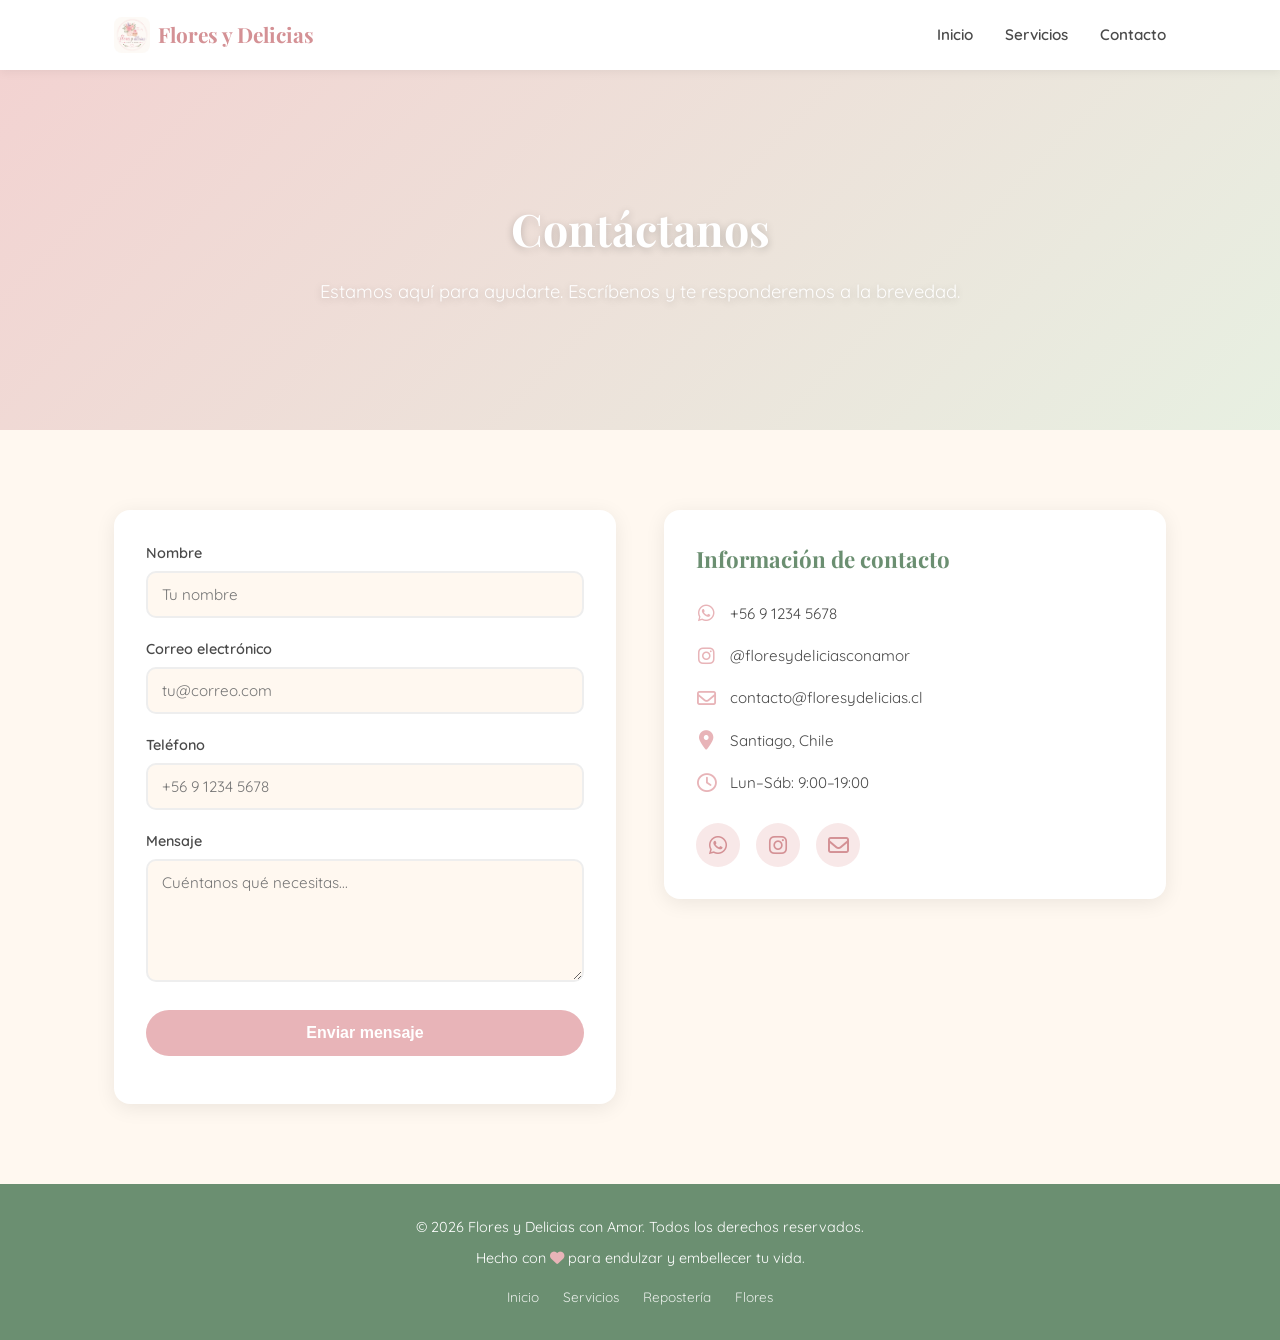
==== contacto.html @ ece7d473 "estado inicial" ====
<!DOCTYPE html>
<html lang="es">

<head>
  <meta charset="UTF-8">
  <meta name="viewport" content="width=device-width, initial-scale=1.0">
  <title>Contacto - Flores y Delicias con Amor</title>
  <link rel="stylesheet" href="style.css">
  <link rel="preconnect" href="https://fonts.googleapis.com">
  <link
    href="https://fonts.googleapis.com/css2?family=Playfair+Display:wght@400;700&family=Quicksand:wght@300;400;600&display=swap"
    rel="stylesheet">
  <link rel="stylesheet" href="https://cdnjs.cloudflare.com/ajax/libs/font-awesome/6.5.0/css/all.min.css">
</head>

<body>

  <header class="header">
    <nav class="nav container">
      <a href="index.html" class="nav-logo">
        <img src="img/logo.png" alt="Logo"> Flores y Delicias
      </a>
      <button class="nav-toggle" aria-label="Abrir menú">
        <i class="fas fa-bars"></i>
      </button>
      <ul class="nav-menu">
        <li><a href="index.html#inicio" class="nav-link">Inicio</a></li>
        <li><a href="servicios.html" class="nav-link">Servicios</a></li>
        <li><a href="#contacto" class="nav-link">Contacto</a></li>
      </ul>
    </nav>
  </header>

  <section class="page-hero page-hero-contacto">
    <div class="page-hero-overlay"></div>
    <div class="page-hero-content container">
      <h1>Contáctanos</h1>
      <p>Estamos aquí para ayudarte. Escríbenos y te responderemos a la brevedad.</p>
    </div>
  </section>

  <section id="contacto" class="section">
    <div class="container">
      <div class="contact-wrapper">
        <form id="contact-form" class="contact-form">
          <div class="form-group">
            <label for="nombre">Nombre</label>
            <input type="text" id="nombre" name="nombre" placeholder="Tu nombre" required>
          </div>
          <div class="form-group">
            <label for="email">Correo electrónico</label>
            <input type="email" id="email" name="email" placeholder="tu@correo.com" required>
          </div>
          <div class="form-group">
            <label for="telefono">Teléfono</label>
            <input type="tel" id="telefono" name="telefono" placeholder="+56 9 1234 5678">
          </div>
          <div class="form-group">
            <label for="mensaje">Mensaje</label>
            <textarea id="mensaje" name="mensaje" rows="5" placeholder="Cuéntanos qué necesitas..." required></textarea>
          </div>
          <button type="submit" class="btn btn-submit">Enviar mensaje</button>
          <p id="form-feedback" class="form-feedback"></p>
        </form>
        <div class="contact-info">
          <h3>Información de contacto</h3>
          <div class="info-item">
            <i class="fab fa-whatsapp"></i>
            <span>+56 9 1234 5678</span>
          </div>
          <div class="info-item">
            <i class="fab fa-instagram"></i>
            <span>@floresydeliciasconamor</span>
          </div>
          <div class="info-item">
            <i class="far fa-envelope"></i>
            <span>contacto@floresydelicias.cl</span>
          </div>
          <div class="info-item">
            <i class="fas fa-map-marker-alt"></i>
            <span>Santiago, Chile</span>
          </div>
          <div class="info-item">
            <i class="far fa-clock"></i>
            <span>Lun–Sáb: 9:00–19:00</span>
          </div>
          <div class="info-social">
            <a href="https://wa.me/56912345678" target="_blank" rel="noopener" aria-label="WhatsApp"><i
                class="fab fa-whatsapp"></i></a>
            <a href="https://instagram.com/floresydeliciasconamor" target="_blank" rel="noopener"
              aria-label="Instagram"><i class="fab fa-instagram"></i></a>
            <a href="mailto:contacto@floresydelicias.cl" aria-label="Correo"><i class="far fa-envelope"></i></a>
          </div>
        </div>
      </div>
    </div>
  </section>

  <footer class="footer">
    <div class="container footer-content">
      <p>&copy; 2026 Flores y Delicias con Amor. Todos los derechos reservados.</p>
      <p>Hecho con <i class="fas fa-heart"></i> para endulzar y embellecer tu vida.</p>
      <div class="footer-links">
        <a href="index.html">Inicio</a>
        <a href="servicios.html">Servicios</a>
        <a href="reposteria.html">Repostería</a>
        <a href="flores.html">Flores</a>
      </div>
    </div>
  </footer>

  <script src="script.js"></script>
</body>

</html>
---- style.css ----
*,
*::before,
*::after {
    margin: 0;
    padding: 0;
    box-sizing: border-box;
}

:root {
    --rosa-claro: #f8e8e8;
    --rosa-medio: #e8b4b8;
    --rosa-oscuro: #d49195;
    --verde-claro: #d4e9d6;
    --verde-oscuro: #6b8f71;
    --crema: #fff8f0;
    --texto: #4a4a4a;
    --texto-claro: #7a7a7a;
    --blanco: #ffffff;
    --sombra: 0 4px 20px rgba(0, 0, 0, 0.08);
    --radio: 16px;
    --transicion: 0.3s ease;
}

html {
    scroll-behavior: smooth;
}

body {
    font-family: 'Quicksand', sans-serif;
    color: var(--texto);
    background-color: var(--crema);
    line-height: 1.6;
}

h1,
h2,
h3 {
    font-family: 'Playfair Display', serif;
    font-weight: 700;
}

img {
    max-width: 100%;
    height: auto;
    display: block;
}

a {
    text-decoration: none;
    color: inherit;
}

ul {
    list-style: none;
}

.container {
    max-width: 1100px;
    margin: 0 auto;
    padding: 0 24px;
}

/* ===== HEADER / NAV ===== */
.header {
    position: fixed;
    top: 0;
    left: 0;
    width: 100%;
    background: var(--blanco);
    box-shadow: 0 2px 10px rgba(0, 0, 0, 0.06);
    z-index: 1000;
}

.nav {
    display: flex;
    justify-content: space-between;
    align-items: center;
    height: 70px;
}

.nav-logo {
    font-family: 'Playfair Display', serif;
    font-size: 1.3rem;
    font-weight: 700;
    color: var(--rosa-oscuro);
    display: flex;
    align-items: center;
    gap: 8px;
}

.nav-logo img {
    height: 36px;
    width: auto;
    border-radius: 8px;
}

.nav-menu {
    display: flex;
    gap: 32px;
}

.nav-link {
    font-weight: 600;
    font-size: 0.95rem;
    color: var(--texto);
    transition: color var(--transicion);
    position: relative;
}

.nav-link::after {
    content: '';
    position: absolute;
    bottom: -4px;
    left: 0;
    width: 0;
    height: 2px;
    background: var(--rosa-medio);
    transition: width var(--transicion);
}

.nav-link:hover {
    color: var(--rosa-oscuro);
}

.nav-link:hover::after {
    width: 100%;
}

.nav-toggle {
    display: none;
    background: none;
    border: none;
    font-size: 1.5rem;
    color: var(--texto);
    cursor: pointer;
    padding: 4px;
}

/* ===== HERO ===== */
.hero {
    position: relative;
    min-height: 100vh;
    display: flex;
    align-items: center;
    justify-content: center;
    text-align: center;
    background: url('https://images.unsplash.com/photo-1495521821757-a1efb6729352?w=1600&q=80') center / cover no-repeat;
    margin-top: 0;
}

.hero-overlay {
    position: absolute;
    inset: 0;
    background: linear-gradient(135deg, rgba(232, 180, 184, 0.5), rgba(212, 233, 214, 0.5));
}

.hero-content {
    position: relative;
    z-index: 1;
    color: var(--blanco);
    max-width: 720px;
    text-shadow: 0 2px 8px rgba(0, 0, 0, 0.2);
}

.hero-content h1 {
    font-size: 3.2rem;
    margin-bottom: 12px;
    letter-spacing: 1px;
}

.hero-subtitle {
    font-size: 1.3rem;
    font-weight: 400;
    margin-bottom: 16px;
    opacity: 0.95;
}

.hero-desc {
    font-size: 1.05rem;
    line-height: 1.7;
    margin-bottom: 32px;
    opacity: 0.9;
}

/* ===== BUTTONS ===== */
.btn {
    display: inline-block;
    padding: 12px 32px;
    background: var(--rosa-medio);
    color: var(--blanco);
    border-radius: 50px;
    font-weight: 600;
    font-size: 0.95rem;
    border: none;
    cursor: pointer;
    transition: background var(--transicion), transform var(--transicion);
}

.btn:hover {
    background: var(--rosa-oscuro);
    transform: translateY(-2px);
}

/* ===== SECTIONS ===== */
.section {
    padding: 80px 0;
}

.section-alt {
    background: var(--rosa-claro);
}

.section-title {
    text-align: center;
    font-size: 2.2rem;
    color: var(--verde-oscuro);
    margin-bottom: 12px;
}

.section-desc {
    text-align: center;
    color: var(--texto-claro);
    max-width: 600px;
    margin: 0 auto 48px;
    font-size: 1rem;
}

/* ===== CARDS ===== */
.cards {
    display: grid;
    grid-template-columns: repeat(auto-fit, minmax(300px, 1fr));
    gap: 32px;
}

.card {
    background: var(--blanco);
    border-radius: var(--radio);
    overflow: hidden;
    box-shadow: var(--sombra);
    transition: transform var(--transicion), box-shadow var(--transicion);
}

.card:hover {
    transform: translateY(-6px);
    box-shadow: 0 8px 30px rgba(0, 0, 0, 0.12);
}

.card-img {
    height: 220px;
    overflow: hidden;
}

.card-img img {
    width: 100%;
    height: 100%;
    object-fit: cover;
    transition: transform 0.5s ease;
}

.card:hover .card-img img {
    transform: scale(1.08);
}

.card-body {
    padding: 24px;
}

.card-body h3 {
    font-size: 1.3rem;
    margin-bottom: 16px;
    color: var(--rosa-oscuro);
    display: flex;
    align-items: center;
    gap: 8px;
}

.card-body li {
    padding: 6px 0;
    font-size: 0.95rem;
    display: flex;
    align-items: center;
    gap: 8px;
}

.card-body li::before {
    content: '\f00c';
    font-family: 'Font Awesome 6 Free';
    font-weight: 900;
    color: var(--verde-oscuro);
    font-size: 0.8rem;
}

.card-link {
    display: block;
    color: inherit;
}

.card-link:hover .card {
    transform: translateY(-6px);
    box-shadow: 0 8px 30px rgba(0, 0, 0, 0.12);
}

.card-link:hover .card-img img {
    transform: scale(1.08);
}

.card-cta {
    margin-top: 16px;
    font-weight: 600;
    color: var(--rosa-oscuro);
    font-size: 0.9rem;
    display: flex;
    align-items: center;
    gap: 6px;
}

.card-cta i {
    font-size: 0.8rem;
    transition: transform var(--transicion);
}

.card-link:hover .card-cta i {
    transform: translateX(4px);
}

/* ===== EXTRA INFO ===== */
.extra-info {
    text-align: center;
    margin-top: 40px;
    padding: 20px;
    background: var(--verde-claro);
    border-radius: var(--radio);
    font-weight: 500;
}

.extra-info i {
    margin-right: 8px;
    color: var(--verde-oscuro);
}

/* ===== GALERÍA ===== */
.gallery {
    display: grid;
    grid-template-columns: repeat(auto-fit, minmax(250px, 1fr));
    gap: 16px;
}

.gallery-item {
    position: relative;
    border-radius: var(--radio);
    overflow: hidden;
    cursor: pointer;
    aspect-ratio: 1 / 1;
}

.gallery-item img {
    width: 100%;
    height: 100%;
    object-fit: cover;
    transition: transform 0.5s ease;
}

.gallery-item:hover img {
    transform: scale(1.1);
}

.gallery-overlay {
    position: absolute;
    inset: 0;
    background: rgba(232, 180, 184, 0.7);
    display: flex;
    align-items: center;
    justify-content: center;
    opacity: 0;
    transition: opacity var(--transicion);
}

.gallery-item:hover .gallery-overlay {
    opacity: 1;
}

.gallery-overlay span {
    color: var(--blanco);
    font-weight: 600;
    font-size: 1.1rem;
    text-shadow: 0 1px 4px rgba(0, 0, 0, 0.2);
}

/* ===== PAGE HERO (pages internas) ===== */
.page-hero {
  position: relative;
  min-height: 40vh;
  display: flex;
  align-items: center;
  justify-content: center;
  text-align: center;
  margin-top: 70px;
}

.page-hero-reposteria {
  background: url('https://images.unsplash.com/photo-1556679343-c7306c1976bc?w=1600&q=80') center / cover no-repeat;
}

.page-hero-flores {
  background: url('https://images.unsplash.com/photo-1563241527-3004b7be0ffd?w=1600&q=80') center / cover no-repeat;
}

.page-hero-contacto {
  background: url('https://images.unsplash.com/photo-1423666639041-f56000c27a9a?w=1600&q=80') center / cover no-repeat;
}

.page-hero-servicios {
  background: url('https://images.unsplash.com/photo-1495521821757-a1efb6729352?w=1600&q=80') center / cover no-repeat;
}

.page-hero-overlay {
  position: absolute;
  inset: 0;
  background: linear-gradient(135deg, rgba(232, 180, 184, 0.55), rgba(212, 233, 214, 0.55));
}

.page-hero-content {
  position: relative;
  z-index: 1;
  color: var(--blanco);
  text-shadow: 0 2px 8px rgba(0, 0, 0, 0.2);
}

.page-hero-content h1 {
  font-size: 2.8rem;
  margin-bottom: 12px;
}

.page-hero-content p {
  font-size: 1.15rem;
  opacity: 0.95;
}

/* ===== BACK LINK ===== */
.back-link {
  text-align: center;
  margin-top: 48px;
}

/* ===== CONTACTO ===== */
.contact-wrapper {
    display: grid;
    grid-template-columns: 1fr 1fr;
    gap: 48px;
    align-items: start;
}

.contact-form {
    background: var(--blanco);
    padding: 32px;
    border-radius: var(--radio);
    box-shadow: var(--sombra);
}

.form-group {
    margin-bottom: 20px;
}

.form-group label {
    display: block;
    font-weight: 600;
    font-size: 0.9rem;
    margin-bottom: 6px;
    color: var(--texto);
}

.form-group input,
.form-group textarea {
    width: 100%;
    padding: 12px 14px;
    border: 2px solid #eee;
    border-radius: 10px;
    font-family: 'Quicksand', sans-serif;
    font-size: 0.95rem;
    transition: border-color var(--transicion);
    background: var(--crema);
}

.form-group input:focus,
.form-group textarea:focus {
    outline: none;
    border-color: var(--rosa-medio);
}

.btn-submit {
    width: 100%;
    font-size: 1rem;
    padding: 14px;
}

.form-feedback {
    margin-top: 16px;
    text-align: center;
    font-weight: 600;
    font-size: 0.9rem;
}

.form-feedback.success {
    color: var(--verde-oscuro);
}

.form-feedback.error {
    color: var(--rosa-oscuro);
}

/* ===== CONTACT INFO ===== */
.contact-info {
    background: var(--blanco);
    padding: 32px;
    border-radius: var(--radio);
    box-shadow: var(--sombra);
}

.contact-info h3 {
    font-size: 1.4rem;
    color: var(--verde-oscuro);
    margin-bottom: 24px;
}

.info-item {
    display: flex;
    align-items: center;
    gap: 14px;
    margin-bottom: 18px;
    font-size: 0.95rem;
}

.info-item i {
    width: 20px;
    text-align: center;
    color: var(--rosa-medio);
    font-size: 1.2rem;
}

.info-social {
    display: flex;
    gap: 16px;
    margin-top: 28px;
}

.info-social a {
    display: inline-flex;
    align-items: center;
    justify-content: center;
    width: 44px;
    height: 44px;
    border-radius: 50%;
    background: var(--rosa-claro);
    color: var(--rosa-oscuro);
    font-size: 1.3rem;
    transition: background var(--transicion), color var(--transicion), transform var(--transicion);
}

.info-social a:hover {
    background: var(--rosa-medio);
    color: var(--blanco);
    transform: scale(1.1);
}

/* ===== FOOTER ===== */
.footer {
    background: var(--verde-oscuro);
    color: var(--blanco);
    padding: 32px 0;
    text-align: center;
}

.footer-content p {
    margin-bottom: 8px;
    font-size: 0.9rem;
}

.footer-content i {
    color: var(--rosa-medio);
}

.footer-links {
    margin-top: 16px;
    display: flex;
    justify-content: center;
    gap: 24px;
    flex-wrap: wrap;
}

.footer-links a {
    font-size: 0.85rem;
    opacity: 0.85;
    transition: opacity var(--transicion);
}

.footer-links a:hover {
    opacity: 1;
    text-decoration: underline;
}

/* ===== RESPONSIVE ===== */
@media (max-width: 768px) {
    .nav-toggle {
        display: block;
    }

    .nav-menu {
        position: fixed;
        top: 70px;
        left: 0;
        width: 100%;
        background: var(--blanco);
        flex-direction: column;
        align-items: center;
        gap: 0;
        padding: 16px 0;
        box-shadow: 0 4px 12px rgba(0, 0, 0, 0.08);
        transform: translateY(-110%);
        transition: transform var(--transicion);
    }

    .nav-menu.active {
        transform: translateY(0);
    }

    .nav-menu li {
        width: 100%;
        text-align: center;
    }

    .nav-link {
        display: block;
        padding: 14px 0;
    }

    .hero-content h1 {
        font-size: 2rem;
    }

    .hero-subtitle {
        font-size: 1rem;
    }

    .hero-desc {
        font-size: 0.95rem;
    }

    .section {
        padding: 56px 0;
    }

    .section-title {
        font-size: 1.7rem;
    }

    .contact-wrapper {
        grid-template-columns: 1fr;
    }

    .cards {
        grid-template-columns: 1fr;
    }

    .gallery {
        grid-template-columns: repeat(2, 1fr);
    }
}

@media (max-width: 480px) {
    .gallery {
        grid-template-columns: 1fr;
    }

    .hero-content h1 {
        font-size: 1.6rem;
    }

    .nav-logo {
        font-size: 1.1rem;
    }
}
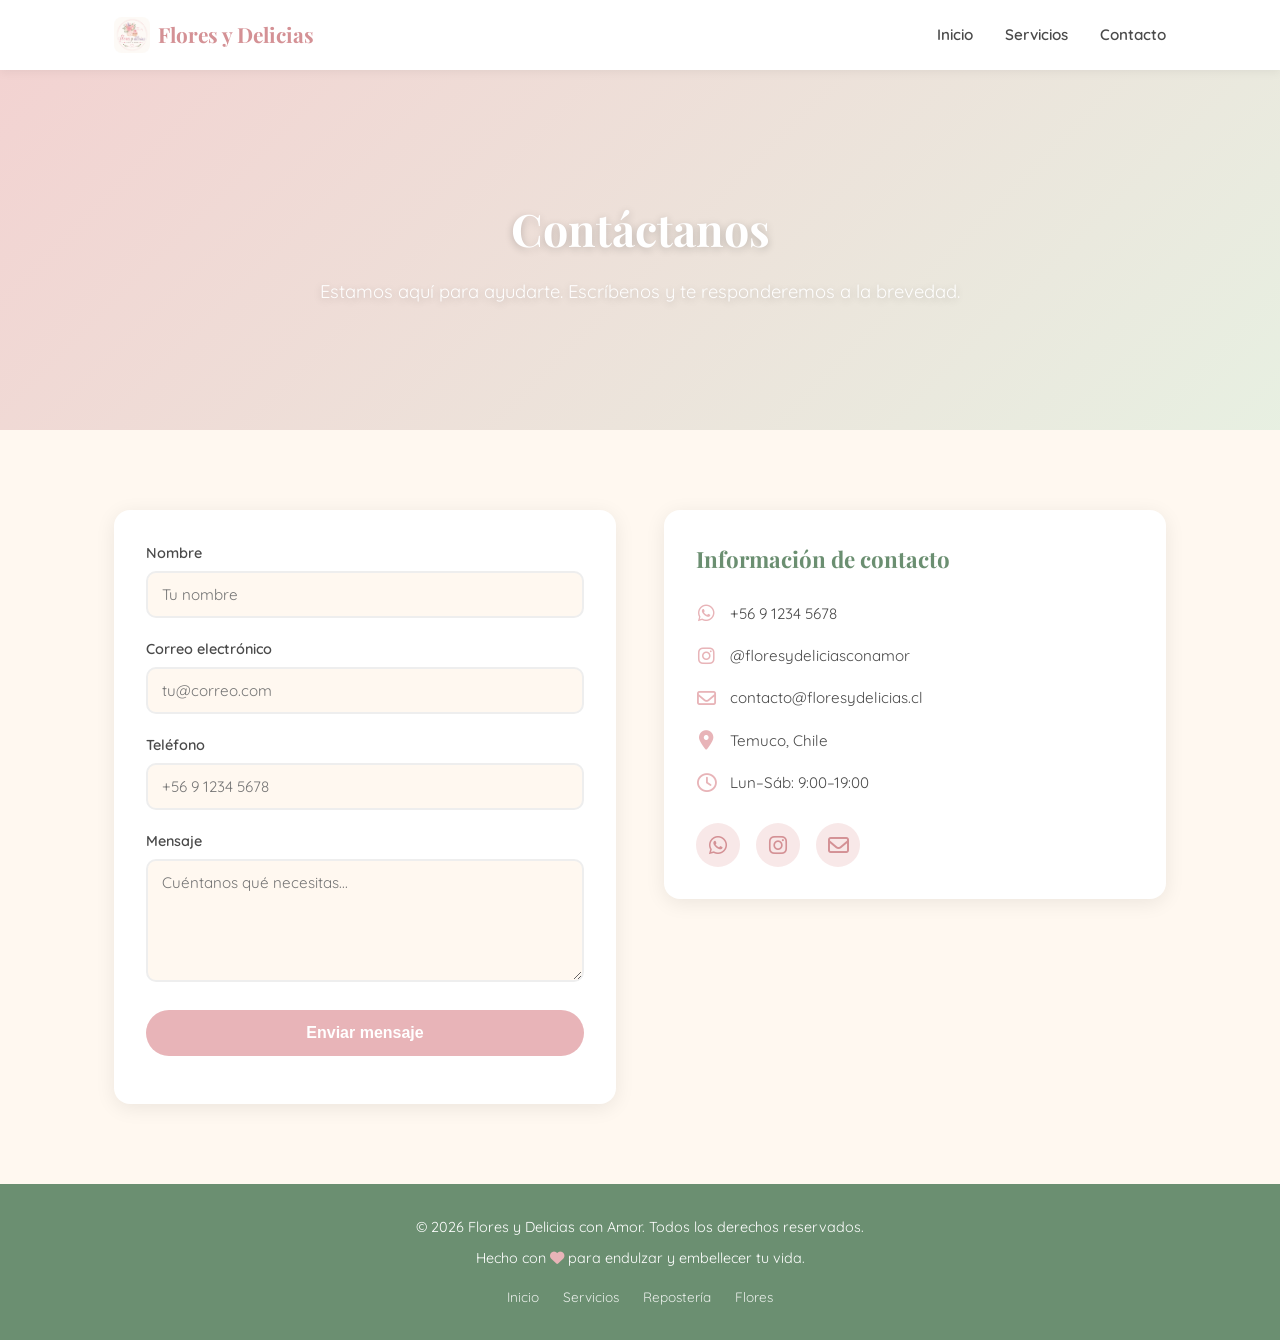
==== commit ac655e9d: "primer cambio" ====
--- a/contacto.html
+++ b/contacto.html
@@ -78,7 +78,7 @@
           </div>
           <div class="info-item">
             <i class="fas fa-map-marker-alt"></i>
-            <span>Santiago, Chile</span>
+            <span>Temuco, Chile</span>
           </div>
           <div class="info-item">
             <i class="far fa-clock"></i>
--- a/style.css
+++ b/style.css
@@ -144,42 +144,107 @@
     align-items: center;
     justify-content: center;
     text-align: center;
-    background: url('https://images.unsplash.com/photo-1495521821757-a1efb6729352?w=1600&q=80') center / cover no-repeat;
+    background: url('https://images.unsplash.com/photo-1561181286-d3fee7d55364?w=1600&q=80') center / cover no-repeat;
     margin-top: 0;
+    animation: heroZoom 12s ease-in-out infinite alternate;
+}
+
+@keyframes heroZoom {
+    0% { background-size: 100%; }
+    100% { background-size: 110%; }
 }
 
 .hero-overlay {
     position: absolute;
     inset: 0;
-    background: linear-gradient(135deg, rgba(232, 180, 184, 0.5), rgba(212, 233, 214, 0.5));
+    background: linear-gradient(135deg, rgba(40, 20, 30, 0.55), rgba(80, 40, 50, 0.45));
 }
 
 .hero-content {
     position: relative;
     z-index: 1;
     color: var(--blanco);
-    max-width: 720px;
+    max-width: 800px;
     text-shadow: 0 2px 8px rgba(0, 0, 0, 0.2);
 }
 
+.hero::before,
+.hero::after {
+    content: '\f004';
+    font-family: 'Font Awesome 6 Free';
+    font-weight: 900;
+    position: absolute;
+    z-index: 1;
+    font-size: 1.6rem;
+    opacity: 0.15;
+    color: #fff;
+    animation: floatDecor 6s ease-in-out infinite;
+    pointer-events: none;
+}
+
+.hero::before {
+    top: 15%;
+    left: 8%;
+    animation-delay: 0s;
+    content: '\f6c4';
+}
+
+.hero::after {
+    bottom: 18%;
+    right: 10%;
+    animation-delay: 3s;
+    content: '\f004';
+}
+
+@keyframes floatDecor {
+    0%, 100% { transform: translateY(0) rotate(0deg); opacity: 0.15; }
+    50% { transform: translateY(-20px) rotate(8deg); opacity: 0.25; }
+}
+
 .hero-content h1 {
-    font-size: 3.2rem;
+    font-size: 3.4rem;
     margin-bottom: 12px;
     letter-spacing: 1px;
+    text-shadow: 0 2px 12px rgba(0, 0, 0, 0.3);
+    animation: fadeInUp 0.8s ease-out;
 }
 
 .hero-subtitle {
     font-size: 1.3rem;
-    font-weight: 400;
-    margin-bottom: 16px;
-    opacity: 0.95;
+    font-weight: 600;
+    margin-bottom: 20px;
+    display: inline-block;
+    padding: 8px 28px;
+    background: linear-gradient(135deg, rgba(232, 180, 184, 0.35), rgba(212, 233, 214, 0.35));
+    backdrop-filter: blur(4px);
+    border-radius: 50px;
+    border: 1px solid rgba(255, 255, 255, 0.3);
+    color: #fff;
+    text-shadow: 0 1px 8px rgba(0, 0, 0, 0.4);
+    animation: fadeInUp 0.8s ease-out 0.15s backwards;
+}
+
+@keyframes fadeInUp {
+    from {
+        opacity: 0;
+        transform: translateY(20px);
+    }
+    to {
+        opacity: 1;
+        transform: translateY(0);
+    }
 }
 
 .hero-desc {
     font-size: 1.05rem;
     line-height: 1.7;
     margin-bottom: 32px;
-    opacity: 0.9;
+    opacity: 0.95;
+    animation: fadeInUp 0.8s ease-out 0.3s backwards;
+}
+
+.hero-content .btn {
+    animation: fadeInUp 0.8s ease-out 0.45s backwards;
 }
 
 /* ===== BUTTONS ===== */
@@ -410,7 +475,7 @@
 }
 
 .page-hero-servicios {
-  background: url('https://images.unsplash.com/photo-1495521821757-a1efb6729352?w=1600&q=80') center / cover no-repeat;
+  background: url('https://images.unsplash.com/photo-1561181286-d3fee7d55364?w=1600&q=80') center / cover no-repeat;
 }
 
 .page-hero-overlay {
@@ -634,11 +699,12 @@
     }
 
     .hero-content h1 {
-        font-size: 2rem;
+        font-size: 2.2rem;
     }
 
     .hero-subtitle {
-        font-size: 1rem;
+        font-size: 0.95rem;
+        padding: 6px 18px;
     }
 
     .hero-desc {
@@ -672,7 +738,12 @@
     }
 
     .hero-content h1 {
-        font-size: 1.6rem;
+        font-size: 1.8rem;
+    }
+
+    .hero-subtitle {
+        font-size: 0.85rem;
+        padding: 5px 14px;
     }
 
     .nav-logo {
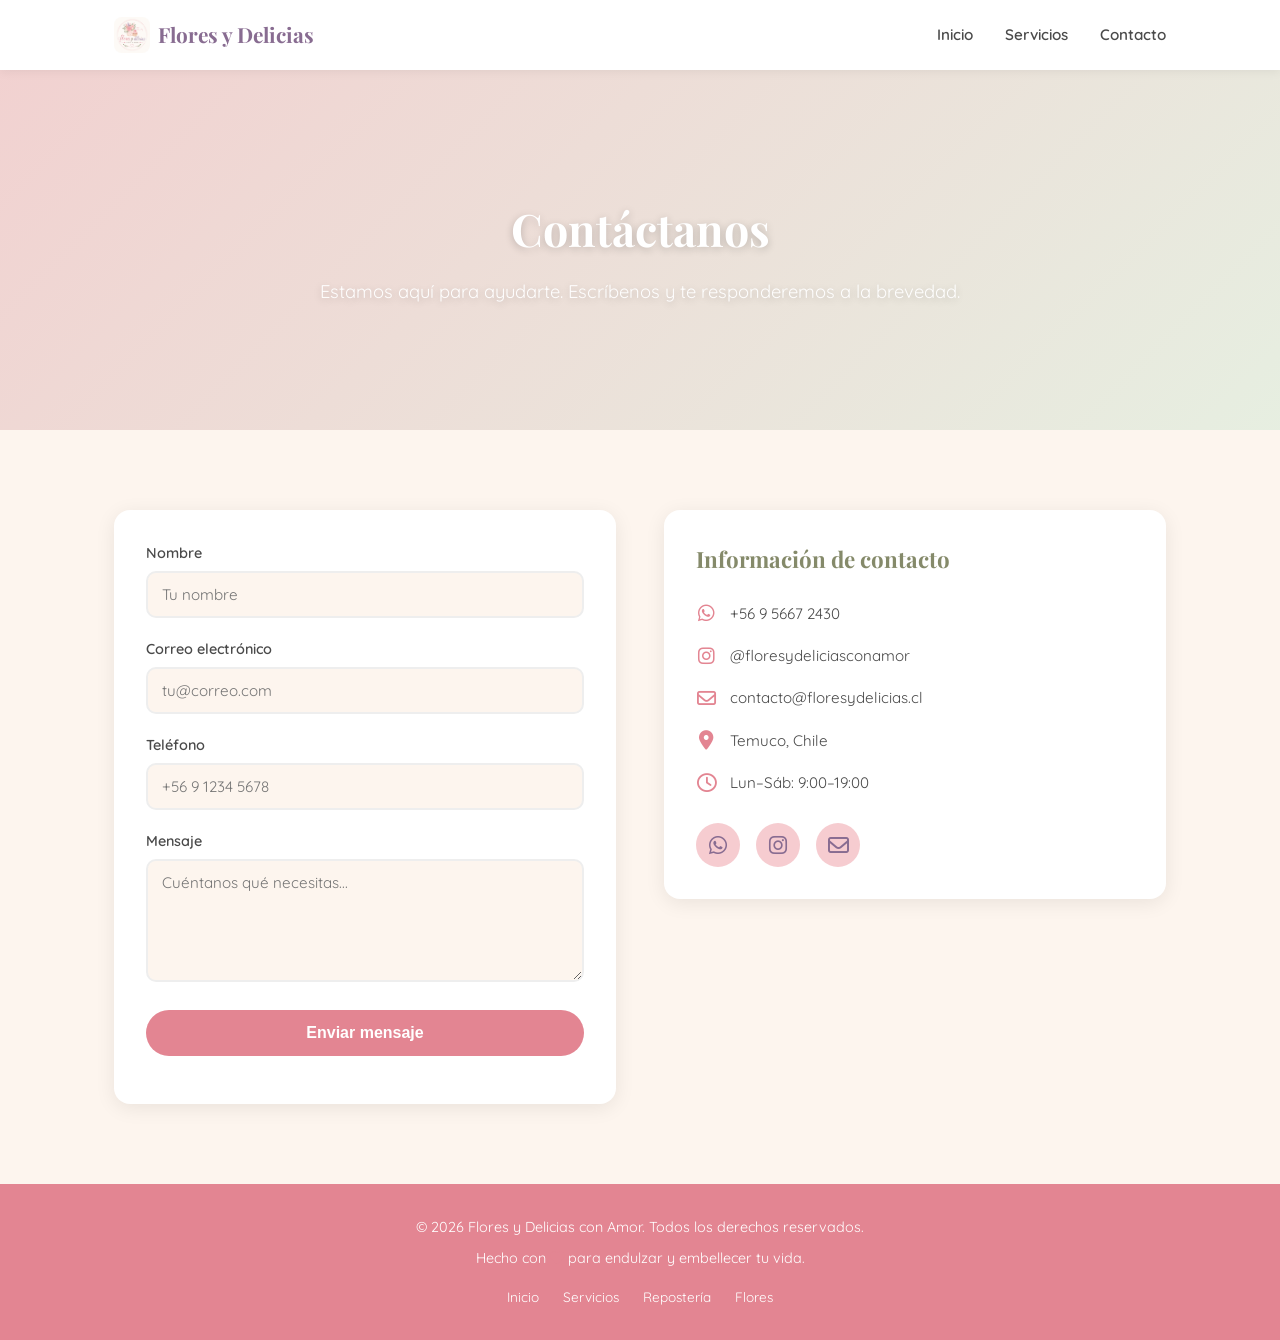
==== commit 09cc19aa: "Se agregaron imagenes nuevas y cambio de colores" ====
--- a/contacto.html
+++ b/contacto.html
@@ -66,7 +66,7 @@
           <h3>Información de contacto</h3>
           <div class="info-item">
             <i class="fab fa-whatsapp"></i>
-            <span>+56 9 1234 5678</span>
+            <span>+56 9 5667 2430</span>
           </div>
           <div class="info-item">
             <i class="fab fa-instagram"></i>
--- a/style.css
+++ b/style.css
@@ -7,12 +7,14 @@
 }
 
 :root {
-    --rosa-claro: #f8e8e8;
-    --rosa-medio: #e8b4b8;
-    --rosa-oscuro: #d49195;
-    --verde-claro: #d4e9d6;
-    --verde-oscuro: #6b8f71;
-    --crema: #fff8f0;
+    --mauve-oscuro: #684771;
+    --mauve: #886C91;
+    --mauve-claro: #CFBDCF;
+    --sage: #858A6A;
+    --sage-claro: #C1C4AA;
+    --rosa: #E38592;
+    --rosa-claro: #F6CCD0;
+    --crema: #FDF5EE;
     --texto: #4a4a4a;
     --texto-claro: #7a7a7a;
     --blanco: #ffffff;
@@ -82,7 +84,7 @@
     font-family: 'Playfair Display', serif;
     font-size: 1.3rem;
     font-weight: 700;
-    color: var(--rosa-oscuro);
+    color: var(--mauve);
     display: flex;
     align-items: center;
     gap: 8px;
@@ -114,12 +116,12 @@
     left: 0;
     width: 0;
     height: 2px;
-    background: var(--rosa-medio);
+    background: var(--rosa);
     transition: width var(--transicion);
 }
 
 .nav-link:hover {
-    color: var(--rosa-oscuro);
+    color: var(--mauve);
 }
 
 .nav-link:hover::after {
@@ -150,8 +152,13 @@
 }
 
 @keyframes heroZoom {
-    0% { background-size: 100%; }
-    100% { background-size: 110%; }
+    0% {
+        background-size: 100%;
+    }
+
+    100% {
+        background-size: 110%;
+    }
 }
 
 .hero-overlay {
@@ -197,8 +204,17 @@
 }
 
 @keyframes floatDecor {
-    0%, 100% { transform: translateY(0) rotate(0deg); opacity: 0.15; }
-    50% { transform: translateY(-20px) rotate(8deg); opacity: 0.25; }
+
+    0%,
+    100% {
+        transform: translateY(0) rotate(0deg);
+        opacity: 0.15;
+    }
+
+    50% {
+        transform: translateY(-20px) rotate(8deg);
+        opacity: 0.25;
+    }
 }
 
 .hero-content h1 {
@@ -229,6 +245,7 @@
         opacity: 0;
         transform: translateY(20px);
     }
+
     to {
         opacity: 1;
         transform: translateY(0);
@@ -239,7 +256,6 @@
     font-size: 1.05rem;
     line-height: 1.7;
     margin-bottom: 32px;
-    opacity: 0.95;
     animation: fadeInUp 0.8s ease-out 0.3s backwards;
 }
 
@@ -251,7 +267,7 @@
 .btn {
     display: inline-block;
     padding: 12px 32px;
-    background: var(--rosa-medio);
+    background: var(--rosa);
     color: var(--blanco);
     border-radius: 50px;
     font-weight: 600;
@@ -262,7 +278,7 @@
 }
 
 .btn:hover {
-    background: var(--rosa-oscuro);
+    background: var(--mauve);
     transform: translateY(-2px);
 }
 
@@ -278,7 +294,7 @@
 .section-title {
     text-align: center;
     font-size: 2.2rem;
-    color: var(--verde-oscuro);
+    color: var(--sage);
     margin-bottom: 12px;
 }
 
@@ -313,17 +329,34 @@
 .card-img {
     height: 220px;
     overflow: hidden;
+    position: relative;
+}
+
+.card-img::after {
+    content: '';
+    position: absolute;
+    inset: 0;
+    background: linear-gradient(135deg, rgba(136, 108, 145, 0.06), rgba(133, 138, 106, 0.06));
+    z-index: 1;
+    pointer-events: none;
+    transition: opacity 0.3s ease;
+}
+
+.card:hover .card-img::after {
+    opacity: 0;
 }
 
 .card-img img {
     width: 100%;
     height: 100%;
     object-fit: cover;
-    transition: transform 0.5s ease;
+    transition: transform 0.5s ease, filter 0.4s ease;
+    filter: saturate(0.9) brightness(1.02);
 }
 
 .card:hover .card-img img {
     transform: scale(1.08);
+    filter: saturate(1.05) brightness(1.05);
 }
 
 .card-body {
@@ -333,7 +366,7 @@
 .card-body h3 {
     font-size: 1.3rem;
     margin-bottom: 16px;
-    color: var(--rosa-oscuro);
+    color: var(--mauve);
     display: flex;
     align-items: center;
     gap: 8px;
@@ -351,7 +384,7 @@
     content: '\f00c';
     font-family: 'Font Awesome 6 Free';
     font-weight: 900;
-    color: var(--verde-oscuro);
+    color: var(--sage);
     font-size: 0.8rem;
 }
 
@@ -372,7 +405,7 @@
 .card-cta {
     margin-top: 16px;
     font-weight: 600;
-    color: var(--rosa-oscuro);
+    color: var(--mauve);
     font-size: 0.9rem;
     display: flex;
     align-items: center;
@@ -393,14 +426,14 @@
     text-align: center;
     margin-top: 40px;
     padding: 20px;
-    background: var(--verde-claro);
+    background: var(--sage-claro);
     border-radius: var(--radio);
     font-weight: 500;
 }
 
 .extra-info i {
     margin-right: 8px;
-    color: var(--verde-oscuro);
+    color: var(--sage);
 }
 
 /* ===== GALERÍA ===== */
@@ -416,23 +449,47 @@
     overflow: hidden;
     cursor: pointer;
     aspect-ratio: 1 / 1;
+    border: 3px solid var(--mauve-claro);
+    box-shadow: 0 4px 16px rgba(136, 108, 145, 0.12), 0 0 0 1px rgba(136, 108, 145, 0.06);
+    transition: box-shadow 0.3s ease, border-color 0.3s ease;
+}
+
+.gallery-item::before {
+    content: '';
+    position: absolute;
+    inset: 0;
+    background: linear-gradient(135deg, rgba(136, 108, 145, 0.08), rgba(133, 138, 106, 0.08));
+    z-index: 1;
+    pointer-events: none;
+    transition: opacity 0.3s ease;
+}
+
+.gallery-item:hover {
+    border-color: var(--mauve);
+    box-shadow: 0 8px 28px rgba(136, 108, 145, 0.2);
+}
+
+.gallery-item:hover::before {
+    opacity: 0;
 }
 
 .gallery-item img {
     width: 100%;
     height: 100%;
     object-fit: cover;
-    transition: transform 0.5s ease;
+    transition: transform 0.5s ease, filter 0.4s ease;
+    filter: saturate(0.9) brightness(1.02) contrast(1.02);
 }
 
 .gallery-item:hover img {
-    transform: scale(1.1);
+    transform: scale(1.08);
+    filter: saturate(1.05) brightness(1.05);
 }
 
 .gallery-overlay {
     position: absolute;
     inset: 0;
-    background: rgba(232, 180, 184, 0.7);
+    background: rgba(136, 108, 145, 0.7);
     display: flex;
     align-items: center;
     justify-content: center;
@@ -453,58 +510,58 @@
 
 /* ===== PAGE HERO (pages internas) ===== */
 .page-hero {
-  position: relative;
-  min-height: 40vh;
-  display: flex;
-  align-items: center;
-  justify-content: center;
-  text-align: center;
-  margin-top: 70px;
+    position: relative;
+    min-height: 40vh;
+    display: flex;
+    align-items: center;
+    justify-content: center;
+    text-align: center;
+    margin-top: 70px;
 }
 
 .page-hero-reposteria {
-  background: url('https://images.unsplash.com/photo-1556679343-c7306c1976bc?w=1600&q=80') center / cover no-repeat;
+  background: url('https://images.unsplash.com/photo-1488477181946-6428a0291777?w=1600&q=80') center / cover no-repeat;
 }
 
 .page-hero-flores {
-  background: url('https://images.unsplash.com/photo-1563241527-3004b7be0ffd?w=1600&q=80') center / cover no-repeat;
+  background: url('https://images.unsplash.com/photo-1490750967868-88aa4f44baee?w=1600&q=80') center / cover no-repeat;
 }
 
 .page-hero-contacto {
-  background: url('https://images.unsplash.com/photo-1423666639041-f56000c27a9a?w=1600&q=80') center / cover no-repeat;
+    background: url('https://images.unsplash.com/photo-1423666639041-f56000c27a9a?w=1600&q=80') center / cover no-repeat;
 }
 
 .page-hero-servicios {
-  background: url('https://images.unsplash.com/photo-1561181286-d3fee7d55364?w=1600&q=80') center / cover no-repeat;
+    background: url('https://images.unsplash.com/photo-1561181286-d3fee7d55364?w=1600&q=80') center / cover no-repeat;
 }
 
 .page-hero-overlay {
-  position: absolute;
-  inset: 0;
-  background: linear-gradient(135deg, rgba(232, 180, 184, 0.55), rgba(212, 233, 214, 0.55));
+    position: absolute;
+    inset: 0;
+    background: linear-gradient(135deg, rgba(232, 180, 184, 0.55), rgba(212, 233, 214, 0.55));
 }
 
 .page-hero-content {
-  position: relative;
-  z-index: 1;
-  color: var(--blanco);
-  text-shadow: 0 2px 8px rgba(0, 0, 0, 0.2);
+    position: relative;
+    z-index: 1;
+    color: var(--blanco);
+    text-shadow: 0 2px 8px rgba(0, 0, 0, 0.2);
 }
 
 .page-hero-content h1 {
-  font-size: 2.8rem;
-  margin-bottom: 12px;
+    font-size: 2.8rem;
+    margin-bottom: 12px;
 }
 
 .page-hero-content p {
-  font-size: 1.15rem;
-  opacity: 0.95;
+    font-size: 1.15rem;
+    opacity: 0.95;
 }
 
 /* ===== BACK LINK ===== */
 .back-link {
-  text-align: center;
-  margin-top: 48px;
+    text-align: center;
+    margin-top: 48px;
 }
 
 /* ===== CONTACTO ===== */
@@ -549,7 +606,7 @@
 .form-group input:focus,
 .form-group textarea:focus {
     outline: none;
-    border-color: var(--rosa-medio);
+    border-color: var(--rosa);
 }
 
 .btn-submit {
@@ -566,11 +623,11 @@
 }
 
 .form-feedback.success {
-    color: var(--verde-oscuro);
+    color: var(--sage);
 }
 
 .form-feedback.error {
-    color: var(--rosa-oscuro);
+    color: var(--mauve);
 }
 
 /* ===== CONTACT INFO ===== */
@@ -583,7 +640,7 @@
 
 .contact-info h3 {
     font-size: 1.4rem;
-    color: var(--verde-oscuro);
+    color: var(--sage);
     margin-bottom: 24px;
 }
 
@@ -598,7 +655,7 @@
 .info-item i {
     width: 20px;
     text-align: center;
-    color: var(--rosa-medio);
+    color: var(--rosa);
     font-size: 1.2rem;
 }
 
@@ -616,20 +673,20 @@
     height: 44px;
     border-radius: 50%;
     background: var(--rosa-claro);
-    color: var(--rosa-oscuro);
+    color: var(--mauve);
     font-size: 1.3rem;
     transition: background var(--transicion), color var(--transicion), transform var(--transicion);
 }
 
 .info-social a:hover {
-    background: var(--rosa-medio);
+    background: var(--rosa);
     color: var(--blanco);
     transform: scale(1.1);
 }
 
 /* ===== FOOTER ===== */
 .footer {
-    background: var(--verde-oscuro);
+    background: var(--rosa);
     color: var(--blanco);
     padding: 32px 0;
     text-align: center;
@@ -641,7 +698,7 @@
 }
 
 .footer-content i {
-    color: var(--rosa-medio);
+    color: var(--rosa);
 }
 
 .footer-links {
@@ -654,12 +711,10 @@
 
 .footer-links a {
     font-size: 0.85rem;
-    opacity: 0.85;
     transition: opacity var(--transicion);
 }
 
 .footer-links a:hover {
-    opacity: 1;
     text-decoration: underline;
 }
 
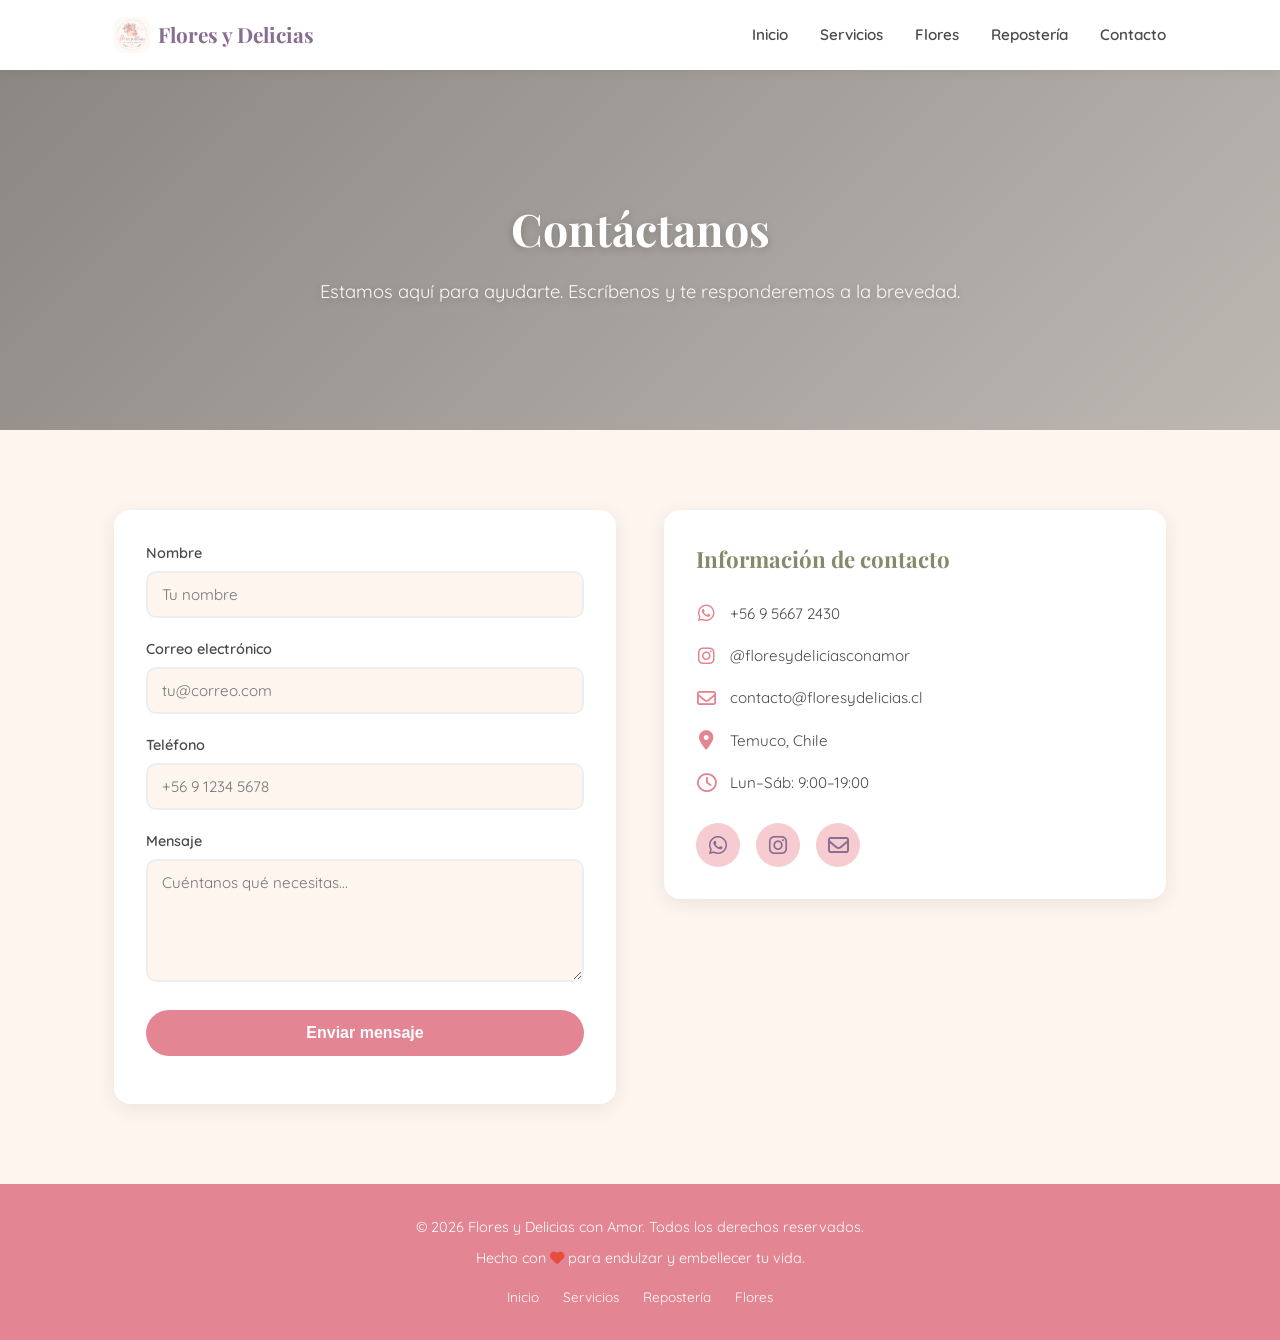
==== commit 4671a69d: "se actualizó el enlace de WhatsApp y se mejoró el estilo de los elementos de la interfaz." ====
--- a/contacto.html
+++ b/contacto.html
@@ -26,6 +26,8 @@
       <ul class="nav-menu">
         <li><a href="index.html#inicio" class="nav-link">Inicio</a></li>
         <li><a href="servicios.html" class="nav-link">Servicios</a></li>
+        <li><a href="flores.html" class="nav-link">Flores</a></li>
+        <li><a href="reposteria.html" class="nav-link">Repostería</a></li>
         <li><a href="#contacto" class="nav-link">Contacto</a></li>
       </ul>
     </nav>
@@ -85,7 +87,7 @@
             <span>Lun–Sáb: 9:00–19:00</span>
           </div>
           <div class="info-social">
-            <a href="https://wa.me/56912345678" target="_blank" rel="noopener" aria-label="WhatsApp"><i
+            <a href="https://wa.me/56956672430" target="_blank" rel="noopener" aria-label="WhatsApp"><i
                 class="fab fa-whatsapp"></i></a>
             <a href="https://instagram.com/floresydeliciasconamor" target="_blank" rel="noopener"
               aria-label="Instagram"><i class="fab fa-instagram"></i></a>
--- a/style.css
+++ b/style.css
@@ -135,7 +135,11 @@
     font-size: 1.5rem;
     color: var(--texto);
     cursor: pointer;
-    padding: 4px;
+    padding: 10px;
+    min-width: 44px;
+    min-height: 44px;
+    align-items: center;
+    justify-content: center;
 }
 
 /* ===== HERO ===== */
@@ -298,6 +302,10 @@
     margin-bottom: 12px;
 }
 
+#galeria-reposteria {
+    color: var(--mauve);
+}
+
 .section-desc {
     text-align: center;
     color: var(--texto-claro);
@@ -524,11 +532,11 @@
 }
 
 .page-hero-flores {
-  background: url('https://images.unsplash.com/photo-1490750967868-88aa4f44baee?w=1600&q=80') center / cover no-repeat;
+  background: url('https://images.unsplash.com/photo-1563241527-3004b7be0ffd?w=1600&q=80') center / cover no-repeat;
 }
 
 .page-hero-contacto {
-    background: url('https://images.unsplash.com/photo-1423666639041-f56000c27a9a?w=1600&q=80') center / cover no-repeat;
+    background: url('https://images.unsplash.com/photo-1597848212624-a19eb35e2651?w=1600&q=80') center / cover no-repeat;
 }
 
 .page-hero-servicios {
@@ -538,7 +546,7 @@
 .page-hero-overlay {
     position: absolute;
     inset: 0;
-    background: linear-gradient(135deg, rgba(232, 180, 184, 0.55), rgba(212, 233, 214, 0.55));
+    background: linear-gradient(135deg, rgba(0, 0, 0, 0.45), rgba(0, 0, 0, 0.25));
 }
 
 .page-hero-content {
@@ -697,8 +705,8 @@
     font-size: 0.9rem;
 }
 
-.footer-content i {
-    color: var(--rosa);
+.footer-content .fa-heart {
+    color: #e74c3c;
 }
 
 .footer-links {
@@ -729,6 +737,8 @@
         top: 70px;
         left: 0;
         width: 100%;
+        max-height: calc(100vh - 70px);
+        overflow-y: auto;
         background: var(--blanco);
         flex-direction: column;
         align-items: center;
@@ -737,6 +747,7 @@
         box-shadow: 0 4px 12px rgba(0, 0, 0, 0.08);
         transform: translateY(-110%);
         transition: transform var(--transicion);
+        z-index: 999;
     }
 
     .nav-menu.active {
@@ -804,4 +815,23 @@
     .nav-logo {
         font-size: 1.1rem;
     }
+}
+
+@media (max-width: 360px) {
+    .container {
+        padding: 0 16px;
+    }
+
+    .nav-logo {
+        font-size: 0.95rem;
+    }
+
+    .nav-logo img {
+        height: 30px;
+    }
+
+    .nav-link {
+        font-size: 0.9rem;
+        padding: 12px 0;
+    }
 }
